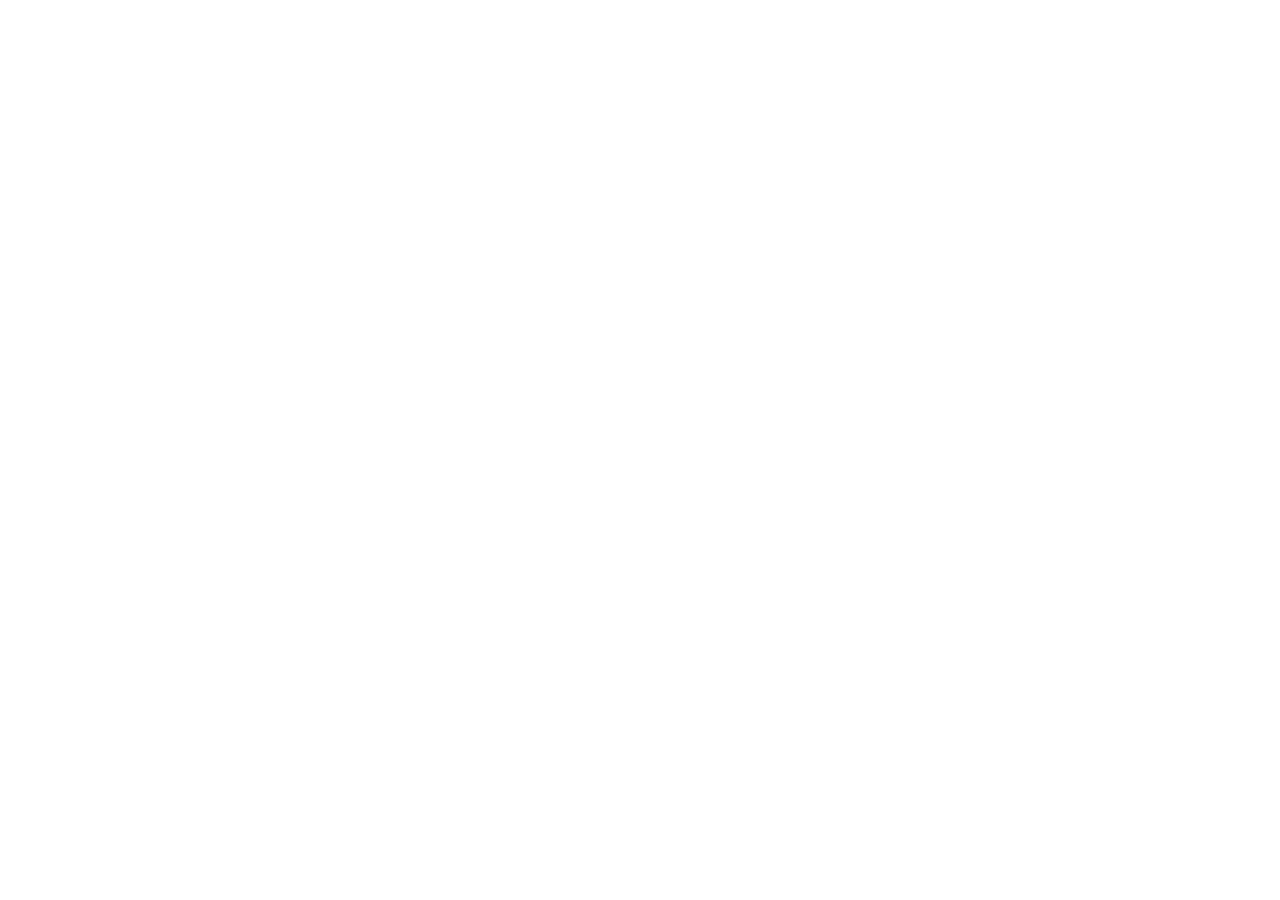
==== index.html @ 1ac5d798 "first commit" ====
<!DOCTYPE html>
<html lang="en">
<head>
    <meta charset="UTF-8">
    <meta name="viewport" content="width=device-width, initial-scale=1.0">
    <link rel="stylesheet" href="style.css">
    <title>Zara Brasil</title>
</head>
<body>
    
</body>
</html>
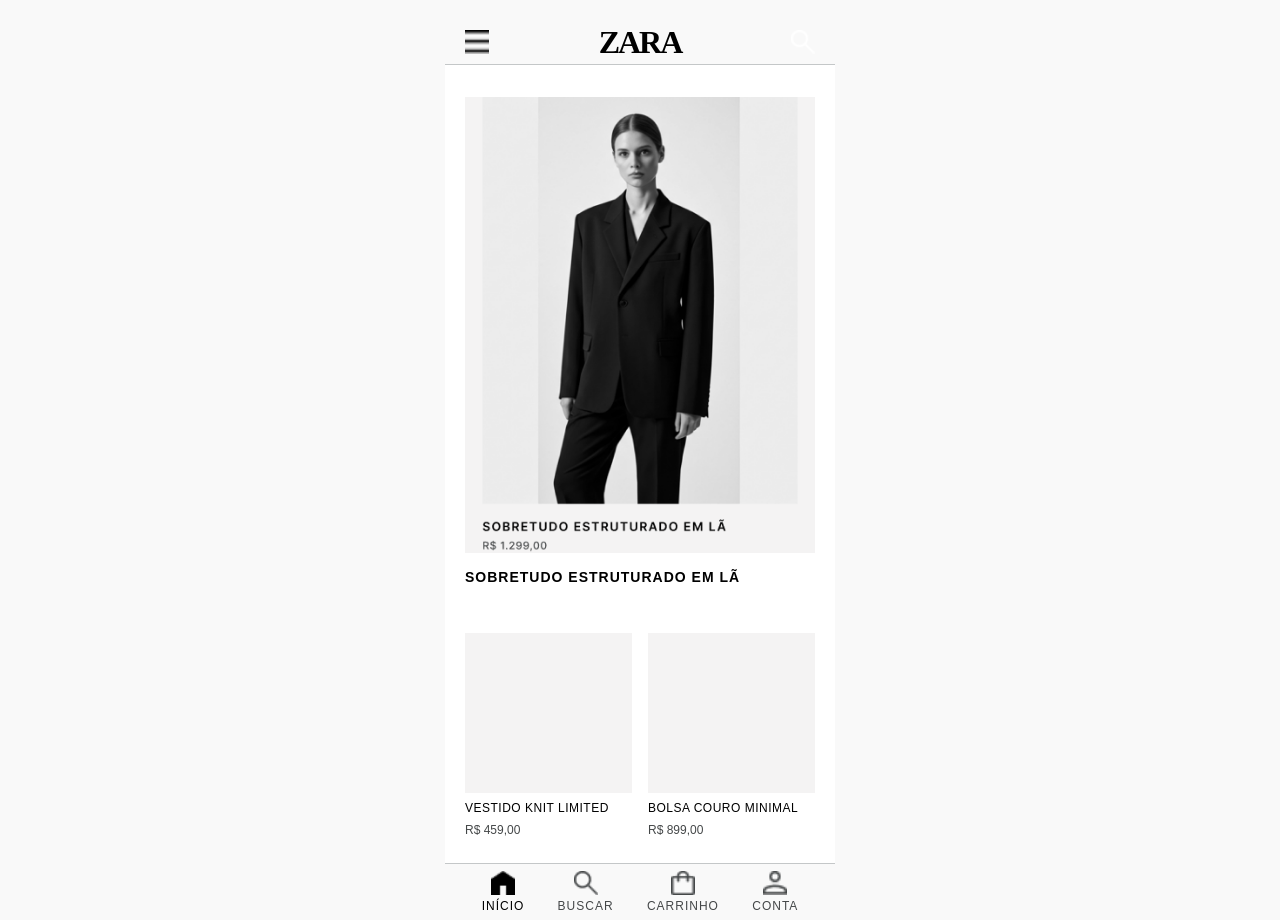
==== commit 117d7b7f: "home" ====
--- a/index.html
+++ b/index.html
@@ -1,12 +1,62 @@
 <!DOCTYPE html>
-<html lang="en">
+<html lang="pt-BR">
 <head>
-    <meta charset="UTF-8">
-    <meta name="viewport" content="width=device-width, initial-scale=1.0">
-    <link rel="stylesheet" href="style.css">
-    <title>Zara Brasil</title>
+  <meta charset="UTF-8">
+  <meta name="viewport" content="width=device-width, initial-scale=1.0">
+  <title>Zara</title>
+  <link rel="stylesheet" href="style.css">
 </head>
 <body>
-    
+  <div class="container">
+    <div class="header">
+      <button class="btn-menu"><img src="assets/icon-menu.png" alt="menu"></button>
+      <h1 class="logo">ZARA</h1>
+      <button class="btn-search"><img src="assets/icon-search-header.png" alt="search"></button>
+    </div>
+
+    <div class="content">
+      <section class="hero-section">
+        <img src="assets/hero-product.png" alt="Sobretudo" class="hero-image">
+        <h2>SOBRETUDO ESTRUTURADO EM LÃ</h2>
+      </section>
+
+      <section class="products-section">
+        <div class="product">
+          <div class="product-image"></div>
+          <h3>VESTIDO KNIT LIMITED</h3>
+          <p>R$ 459,00</p>
+        </div>
+        <div class="product">
+          <div class="product-image"></div>
+          <h3>BOLSA COURO MINIMAL</h3>
+          <p>R$ 899,00</p>
+        </div>
+      </section>
+
+      <section class="bottom-section">
+        <img src="assets/bottom-feature.png" alt="Nova coleção" class="bottom-image">
+        <h2>NOVA COLEÇÃO ORIGINS</h2>
+      </section>
+    </div>
+
+    <nav class="navbar">
+      <a href="#" class="nav-item active">
+        <img src="assets/icon-inicio.png" alt="Início" class="nav-icon">
+        <span>INÍCIO</span>
+      </a>
+      <a href="#" class="nav-item">
+        <img src="assets/icon-buscar.png" alt="Buscar" class="nav-icon">
+        <span>BUSCAR</span>
+      </a>
+      <a href="#" class="nav-item">
+        <img src="assets/icon-carrinho.png" alt="Carrinho" class="nav-icon">
+        <span>CARRINHO</span>
+      </a>
+      <a href="#" class="nav-item">
+        <img src="assets/icon-conta.png" alt="Conta" class="nav-icon">
+        <span>CONTA</span>
+      </a>
+    </nav>
+  </div>
 </body>
 </html>
--- a/style.css
+++ b/style.css
@@ -0,0 +1,180 @@
+* {
+  margin: 0;
+  padding: 0;
+  box-sizing: border-box;
+}
+
+html, body {
+  width: 100%;
+  height: 100%;
+  background: #f9f9f9;
+  font-family: Inter, sans-serif;
+}
+
+body {
+  display: flex;
+  align-items: flex-start;
+  justify-content: center;
+  min-height: 100vh;
+  padding: 20px 0;
+}
+
+.container {
+  width: 390px;
+  height: auto;
+  background: white;
+  display: flex;
+  flex-direction: column;
+  max-height: 100vh;
+  overflow: hidden;
+}
+
+.header {
+  height: 64px;
+  background: #f9f9f9;
+  border-bottom: 1px solid #c4c7c8;
+  display: flex;
+  align-items: center;
+  justify-content: space-between;
+  padding: 0 20px;
+}
+
+.btn-menu, .btn-search {
+  background: none;
+  border: none;
+  cursor: pointer;
+  padding: 0;
+  display: flex;
+  align-items: center;
+  justify-content: center;
+}
+
+.btn-menu img, .btn-search img {
+  width: 24px;
+  height: 24px;
+}
+
+.logo {
+  font-family: 'Bodoni Moda', serif;
+  font-size: 32px;
+  font-weight: 600;
+  letter-spacing: -2px;
+}
+
+.content {
+  flex: 1;
+  overflow-y: auto;
+  padding: 32px 20px;
+  display: flex;
+  flex-direction: column;
+  gap: 48px;
+}
+
+.hero-section {
+  display: flex;
+  flex-direction: column;
+  gap: 16px;
+}
+
+.hero-image {
+  width: 100%;
+  height: auto;
+  background: #f4f3f3;
+}
+
+.hero-section h2 {
+  font-size: 14px;
+  font-weight: 600;
+  text-transform: uppercase;
+  letter-spacing: 1px;
+  color: #000;
+}
+
+.products-section {
+  display: grid;
+  grid-template-columns: 1fr 1fr;
+  gap: 16px;
+  width: 100%;
+}
+
+.product {
+  display: flex;
+  flex-direction: column;
+  gap: 8px;
+}
+
+.product-image {
+  width: 100%;
+  height: 160px;
+  background: #f4f3f3;
+}
+
+.product h3 {
+  font-size: 12px;
+  font-weight: 500;
+  text-transform: uppercase;
+  letter-spacing: 0.5px;
+  color: #000;
+}
+
+.product p {
+  font-size: 12px;
+  font-weight: 500;
+  color: #444748;
+}
+
+.bottom-section {
+  display: flex;
+  flex-direction: column;
+  gap: 16px;
+}
+
+.bottom-image {
+  width: 100%;
+  height: auto;
+  background: #f4f3f3;
+}
+
+.bottom-section h2 {
+  font-size: 14px;
+  font-weight: 600;
+  text-transform: uppercase;
+  letter-spacing: 1px;
+  color: #000;
+}
+
+.navbar {
+  height: 81px;
+  background: #f9f9f9;
+  border-top: 1px solid #c4c7c8;
+  display: flex;
+  justify-content: space-around;
+  align-items: center;
+  padding: 0 20px;
+}
+
+.nav-item {
+  display: flex;
+  flex-direction: column;
+  align-items: center;
+  gap: 4px;
+  text-decoration: none;
+  color: #444748;
+  font-size: 12px;
+  font-weight: 500;
+  text-transform: uppercase;
+  letter-spacing: 1px;
+}
+
+.nav-item.active {
+  color: #000;
+}
+
+.nav-item.active .nav-icon {
+  filter: brightness(0);
+}
+
+.nav-icon {
+  width: 24px;
+  height: 24px;
+}
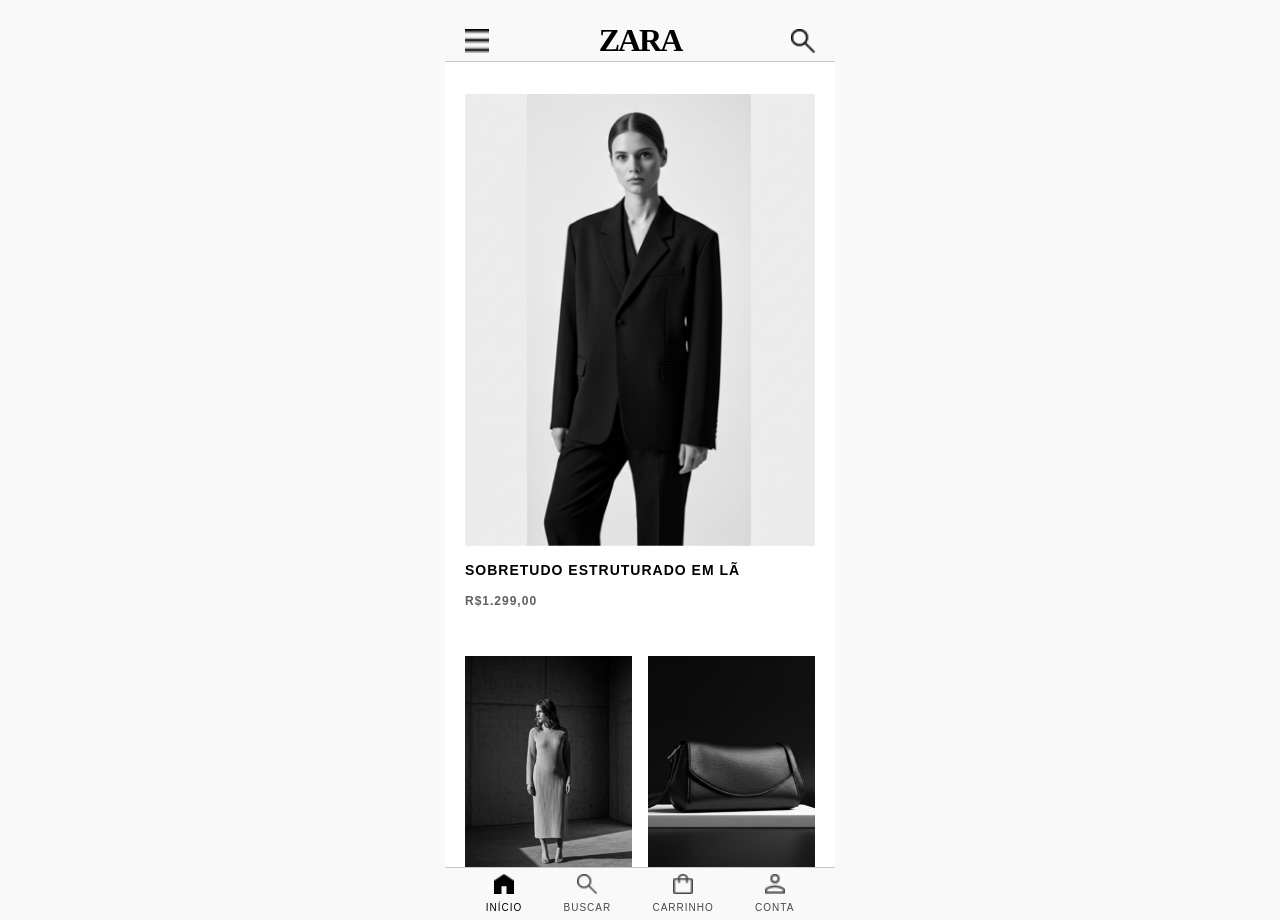
==== commit fb384314: "alteracoes" ====
--- a/index.html
+++ b/index.html
@@ -11,40 +11,53 @@
     <div class="header">
       <button class="btn-menu"><img src="assets/icon-menu.png" alt="menu"></button>
       <h1 class="logo">ZARA</h1>
-      <button class="btn-search"><img src="assets/icon-search-header.png" alt="search"></button>
+      <!-- Lupa redireciona para pag-busca -->
+      <button class="btn-search" onclick="window.location.href='pag-busca.html'">
+        <img src="assets/icon-search.png" alt="search">
+      </button>
     </div>
 
     <div class="content">
       <section class="hero-section">
-        <img src="assets/hero-product.png" alt="Sobretudo" class="hero-image">
+        <button class="btn-product" onclick="window.location.href='pag-produto.html'">
+          <img src="assets/hero-product.png" alt="Sobretudo" class="hero-image">
+        </button>
         <h2>SOBRETUDO ESTRUTURADO EM LÃ</h2>
+        <h5>R$1.299,00</h5>
       </section>
 
       <section class="products-section">
         <div class="product">
-          <div class="product-image"></div>
+          <button class="btn-product" onclick="window.location.href='pag-produto.html'">
+            <img src="assets/vestido.png" alt="Vestido">
+          </button>
           <h3>VESTIDO KNIT LIMITED</h3>
           <p>R$ 459,00</p>
         </div>
         <div class="product">
-          <div class="product-image"></div>
+          <button class="btn-product" onclick="window.location.href='pag-produto.html'">
+            <img src="assets/bolsa.png" alt="Bolsa">
+          </button>
           <h3>BOLSA COURO MINIMAL</h3>
           <p>R$ 899,00</p>
         </div>
       </section>
 
       <section class="bottom-section">
-        <img src="assets/bottom-feature.png" alt="Nova coleção" class="bottom-image">
+        <button class="btn-product" onclick="window.location.href='pag-produto.html'">
+          <img src="assets/bottom-feature.png" alt="Nova coleção" class="bottom-image">
+        </button>
         <h2>NOVA COLEÇÃO ORIGINS</h2>
+        <h5>Ver seleção</h5>
       </section>
     </div>
 
     <nav class="navbar">
-      <a href="#" class="nav-item active">
+      <a href="index.html" class="nav-item active">
         <img src="assets/icon-inicio.png" alt="Início" class="nav-icon">
         <span>INÍCIO</span>
       </a>
-      <a href="#" class="nav-item">
+      <a href="pag-busca.html" class="nav-item">
         <img src="assets/icon-buscar.png" alt="Buscar" class="nav-icon">
         <span>BUSCAR</span>
       </a>
--- a/style.css
+++ b/style.css
@@ -54,6 +54,21 @@
   height: 24px;
 }
 
+.btn-product {
+  background: none;
+  border: none;
+  cursor: pointer;
+  padding: 0;
+  display: block;
+  width: 100%;
+}
+
+.btn-product img {
+  width: 100%;
+  height: auto;
+  display: block;
+}
+
 .logo {
   font-family: 'Bodoni Moda', serif;
   font-size: 32px;
@@ -90,6 +105,14 @@
   color: #000;
 }
 
+.hero-section h5 {
+  font-size: 12px;
+  font-weight: 600;
+  text-transform: uppercase;
+  letter-spacing: 1px;
+  color: #5f5f5f;
+}
+
 .products-section {
   display: grid;
   grid-template-columns: 1fr 1fr;
@@ -103,12 +126,6 @@
   gap: 8px;
 }
 
-.product-image {
-  width: 100%;
-  height: 160px;
-  background: #f4f3f3;
-}
-
 .product h3 {
   font-size: 12px;
   font-weight: 500;
@@ -141,6 +158,14 @@
   text-transform: uppercase;
   letter-spacing: 1px;
   color: #000;
+}
+
+.bottom-section h5 {
+  font-size: 12px;
+  font-weight: 600;
+  text-transform: uppercase;
+  letter-spacing: 1px;
+  color: #5f5f5f;
 }
 
 .navbar {
@@ -157,10 +182,10 @@
   display: flex;
   flex-direction: column;
   align-items: center;
-  gap: 4px;
+  gap: 8px;
   text-decoration: none;
   color: #444748;
-  font-size: 12px;
+  font-size: 10px;
   font-weight: 500;
   text-transform: uppercase;
   letter-spacing: 1px;
@@ -175,6 +200,6 @@
 }
 
 .nav-icon {
-  width: 24px;
-  height: 24px;
-}
+  width: 20px;
+  height: 20px;
+}
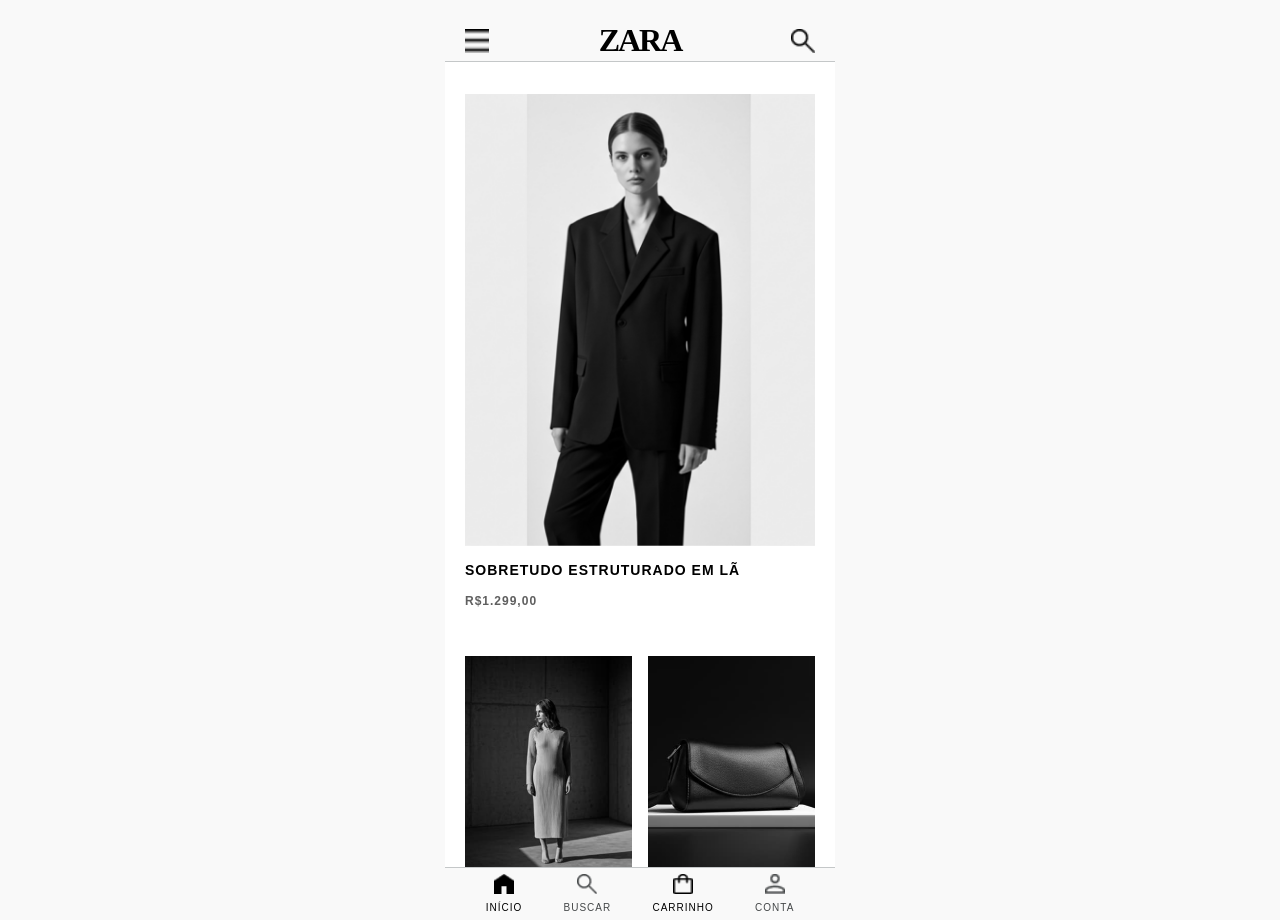
==== commit 65d5fb32: "zara" ====
--- a/index.html
+++ b/index.html
@@ -61,7 +61,7 @@
         <img src="assets/icon-buscar.png" alt="Buscar" class="nav-icon">
         <span>BUSCAR</span>
       </a>
-      <a href="#" class="nav-item">
+      <a href="pag-carrinho.html" class="nav-item active">
         <img src="assets/icon-carrinho.png" alt="Carrinho" class="nav-icon">
         <span>CARRINHO</span>
       </a>
